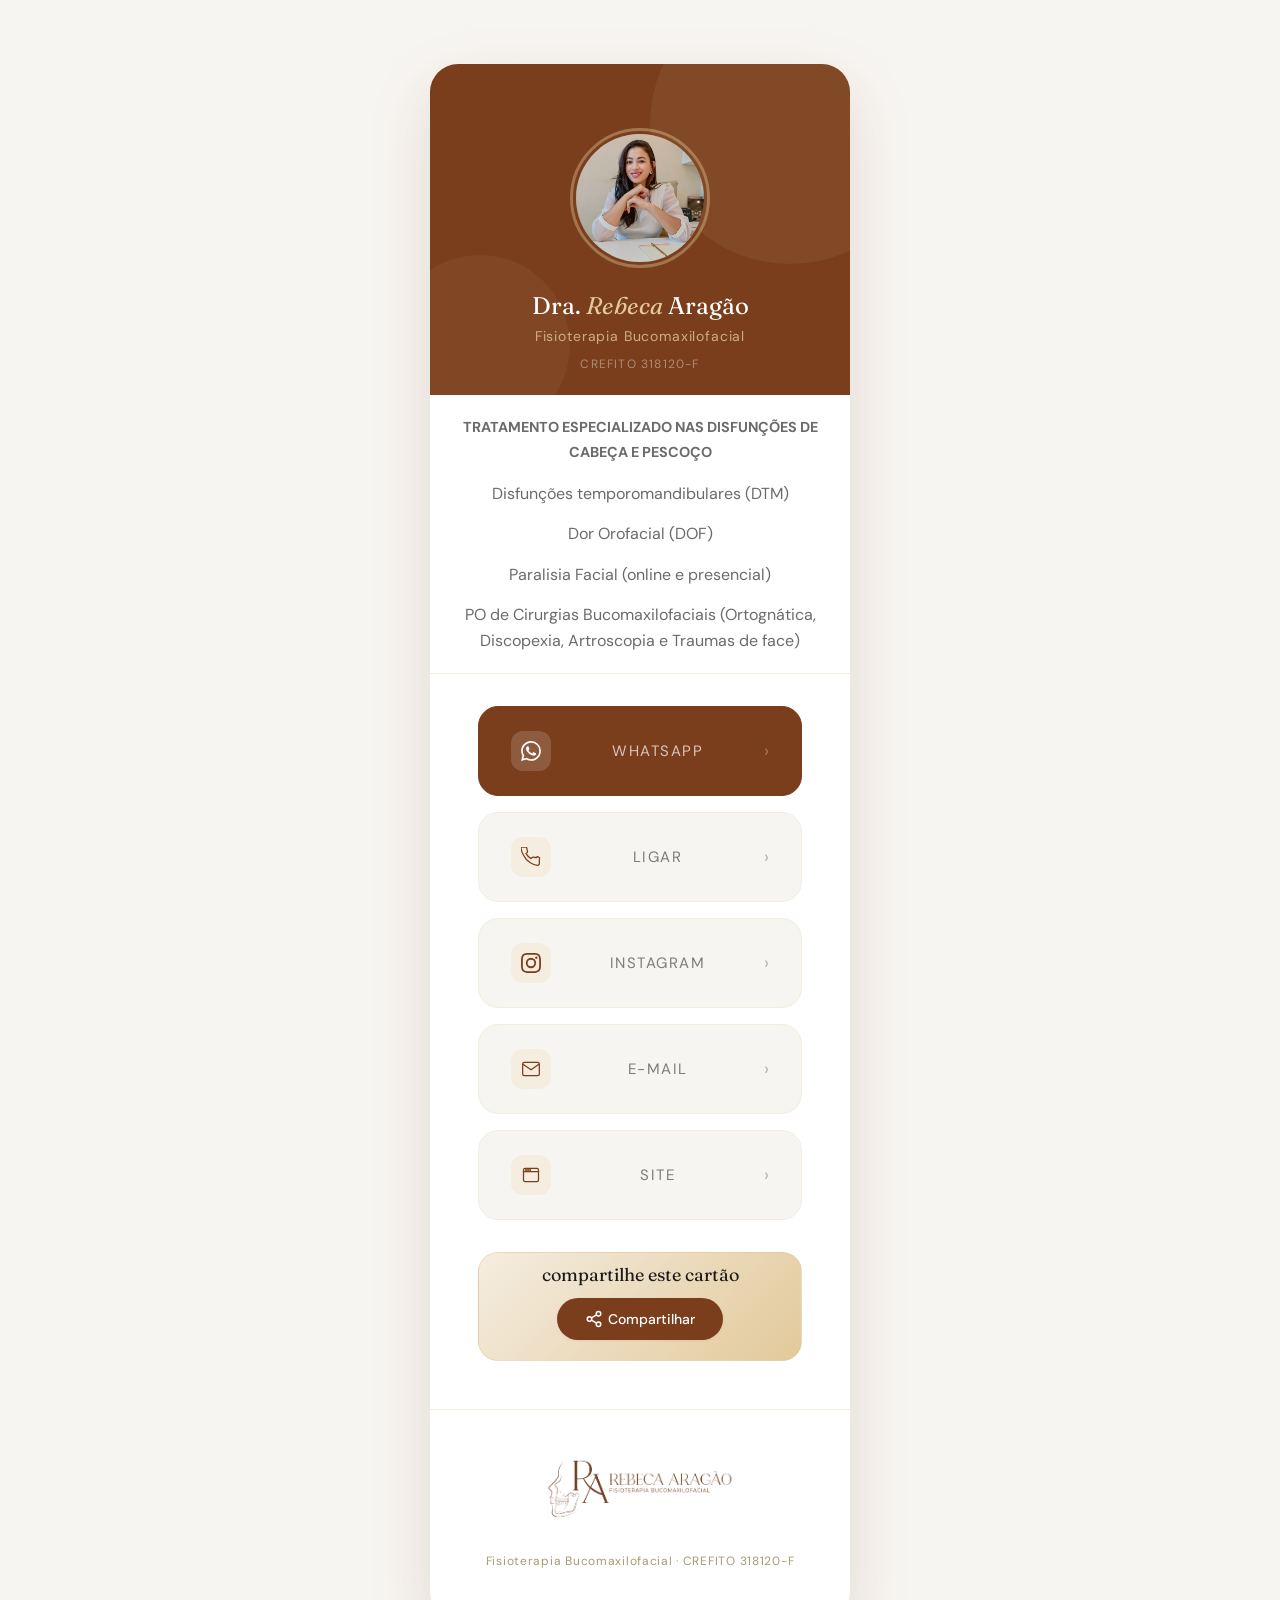
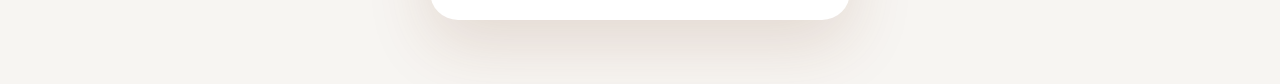
==== card/index.html @ 650ece23 "atualização do link do button share" ====
<!DOCTYPE html>
<html lang="pt-BR">

<head>
  <meta charset="UTF-8" />
  <meta name="viewport" content="width=device-width, initial-scale=1.0" />
  <title>Cartão de Visita — Dra. Rebeca Aragão</title>
  <meta name="description"
    content="Cartão de visita virtual da Dra. Rebeca Aragão, fisioterapeuta especialista em Fisioterapia Bucomaxilofacial." />
  <link rel="icon" type="image/png" href="/assets/images/logobrancoespesso.png" />
  <meta property="og:image" content="assets/images/logo.png" />
  <meta property="og:image" content="https://rebecaaragao.vercel.app/assets/images/logo.png" />
  <link rel="preconnect" href="https://fonts.googleapis.com" />
  <link rel="preconnect" href="https://fonts.gstatic.com" crossorigin />
  <link rel="stylesheet" href="/card/style.css" />
  <link rel="stylesheet" href="/css/style.css" />
</head>

<body>

  <div class="card-page">
    <!-- Card -->
    <div class="vcard">

      <!-- Cabeçalho -->
      <div class="vcard__header">
        <div class="vcard__photo-ring">
          <div class="vcard__photo">

            <img src="/assets/images/01.jpeg" alt="Dra. Rebeca Aragão" class="vcard__photo" />

            <div class="vcard__photo-placeholder">
              <circle cx="12" cy="8" r="4" />
              <path d="M4 20c0-4 3.6-7 8-7s8 3 8 7" />
              </svg>
            </div>
          </div>
        </div>
        <h1 class="vcard__name">Dra. <em>Rebeca</em> Aragão</h1>
        <p class="vcard__spec">Fisioterapia Bucomaxilofacial</p>
        <p class="vcard__crefito">CREFITO 318120-F</p>
      </div>

      <!-- Bio -->
      <div class="vcard__bio">
        <p>Tratamento especializado nas disfunções de cabeça e pescoço</p>
        <div id="itens">Disfunções temporomandibulares (DTM)</div>
        <div id="itens">⁠Dor Orofacial (DOF)</div>
        <div id="itens">Paralisia Facial (online e presencial)</div>
        <div id="itens">PO de Cirurgias Bucomaxilofaciais (Ortognática, Discopexia, Artroscopia e Traumas de face)</div>
      </div>

      <!-- Ações -->
      <div class="vcard__actions">

        <a href="http://wa.me/5577988199001" target="_blank" rel="noopener noreferrer"
          class="vcard__btn vcard__btn--primary">
          <div class="vcard__btn-icon">
            <svg viewBox="0 0 24 24" fill="white">
              <path
                d="M17.472 14.382c-.297-.149-1.758-.867-2.03-.967-.273-.099-.471-.148-.67.15-.197.297-.767.966-.94 1.164-.173.199-.347.223-.644.075-.297-.15-1.255-.463-2.39-1.475-.883-.788-1.48-1.761-1.653-2.059-.173-.297-.018-.458.13-.606.134-.133.298-.347.446-.52.149-.174.198-.298.298-.497.099-.198.05-.371-.025-.52-.075-.149-.669-1.612-.916-2.207-.242-.579-.487-.5-.669-.51-.173-.008-.371-.01-.57-.01-.198 0-.52.074-.792.372-.272.297-1.04 1.016-1.04 2.479 0 1.462 1.065 2.875 1.213 3.074.149.198 2.096 3.2 5.077 4.487.709.306 1.262.489 1.694.625.712.227 1.36.195 1.871.118.571-.085 1.758-.719 2.006-1.413.248-.694.248-1.289.173-1.413-.074-.124-.272-.198-.57-.347m-5.421 7.403h-.004a9.87 9.87 0 01-5.031-1.378l-.361-.214-3.741.982.998-3.648-.235-.374a9.86 9.86 0 01-1.51-5.26c.001-5.45 4.436-9.884 9.888-9.884 2.64 0 5.122 1.03 6.988 2.898a9.825 9.825 0 012.893 6.994c-.003 5.45-4.437 9.884-9.885 9.884m8.413-18.297A11.815 11.815 0 0012.05 0C5.495 0 .16 5.335.157 11.892c0 2.096.547 4.142 1.588 5.945L.057 24l6.305-1.654a11.882 11.882 0 005.683 1.448h.005c6.554 0 11.89-5.335 11.893-11.893a11.821 11.821 0 00-3.48-8.413z" />
            </svg>
          </div>
          <div class="vcard__btn-text">
            <span class="vcard__btn-label">WhatsApp</span>
          </div>
          <span class="vcard__btn-arrow">›</span>
        </a>

        <a href="tel:77988199001" class="vcard__btn">
          <div class="vcard__btn-icon">
            <svg viewBox="0 0 24 24" fill="none" stroke="currentColor" stroke-width="1.5">
              <path
                d="M22 16.92v3a2 2 0 01-2.18 2 19.79 19.79 0 01-8.63-3.07A19.5 19.5 0 013.07 9.81 19.79 19.79 0 01.01 1.18 2 2 0 012 0h3a2 2 0 012 1.72c.127.96.361 1.903.7 2.81a2 2 0 01-.45 2.11L6.09 7.91a16 16 0 006 6l1.27-1.27a2 2 0 012.11-.45c.907.339 1.85.573 2.81.7A2 2 0 0122 14.92v2z" />
            </svg>
          </div>
          <div class="vcard__btn-text">
            <span class="vcard__btn-label">Ligar</span>
          </div>
          <span class="vcard__btn-arrow">›</span>
        </a>

        <a href="https://instagram.com/fisio_rebecaaragao" target="_blank" rel="noopener noreferrer" class="vcard__btn">
          <div class="vcard__btn-icon">
            <svg viewBox="0 0 24 24" fill="currentColor">
              <path
                d="M12 2.163c3.204 0 3.584.012 4.85.07 3.252.148 4.771 1.691 4.919 4.919.058 1.265.069 1.645.069 4.849 0 3.205-.012 3.584-.069 4.849-.149 3.225-1.664 4.771-4.919 4.919-1.266.058-1.644.07-4.85.07-3.204 0-3.584-.012-4.849-.07-3.26-.149-4.771-1.699-4.919-4.92-.058-1.265-.07-1.644-.07-4.849 0-3.204.013-3.583.07-4.849.149-3.227 1.664-4.771 4.919-4.919 1.266-.057 1.645-.069 4.849-.069zM12 0C8.741 0 8.333.014 7.053.072 2.695.272.273 2.69.073 7.052.014 8.333 0 8.741 0 12c0 3.259.014 3.668.072 4.948.2 4.358 2.618 6.78 6.98 6.98C8.333 23.986 8.741 24 12 24c3.259 0 3.668-.014 4.948-.072 4.354-.2 6.782-2.618 6.979-6.98.059-1.28.073-1.689.073-4.948 0-3.259-.014-3.667-.072-4.947-.196-4.354-2.617-6.78-6.979-6.98C15.668.014 15.259 0 12 0zm0 5.838a6.162 6.162 0 100 12.324 6.162 6.162 0 000-12.324zM12 16a4 4 0 110-8 4 4 0 010 8zm6.406-11.845a1.44 1.44 0 100 2.881 1.44 1.44 0 000-2.881z" />
            </svg>
          </div>
          <div class="vcard__btn-text">
            <span class="vcard__btn-label">Instagram</span>
          </div>
          <span class="vcard__btn-arrow">›</span>
        </a>

        <a href="mailto:rebecaaragao.fisio@gmail.com?subject=Gostaria%20de%20saber%20mais%20sobre%20a%20fisioterapia%20bucomaxilofacial&body=Olá,%20Rebeca!%0A%0ATenho%20interesse%20em%20conhecer%20mais%20sobre%20o%20tratamento%20de%20fisioterapia%20bucomaxilofacial.%20Gostaria%20de%20entender%20como%20funciona%20o%20tratamento,%20quais%20são%20as%20indicações%20e%20como%20posso%20agendar%20uma%20avaliação.%0A%0AFico%20no%20aguardo!"
          class="vcard__btn">
          <div class="vcard__btn-icon">
            <svg viewBox="0 0 24 24" fill="none" stroke="currentColor" stroke-width="1.5">
              <path d="M4 4h16c1.1 0 2 .9 2 2v12c0 1.1-.9 2-2 2H4c-1.1 0-2-.9-2-2V6c0-1.1.9-2 2-2z" />
              <polyline points="22,6 12,13 2,6" />
            </svg>
          </div>
          <div class="vcard__btn-text">
            <span class="vcard__btn-label">E-mail</span>
          </div>
          <span class="vcard__btn-arrow">›</span>
        </a>


        <a href="/" class="vcard__btn">
          <div class="vcard__btn-icon">
            <svg viewBox="0 0 24 24" fill="none" stroke="currentColor" stroke-width="1.5" stroke-linecap="round"
              stroke-linejoin="round">
              <rect x="3" y="4" width="18" height="16" rx="2" />
              <path d="M3 8h18" />
              <circle cx="6" cy="6" r="0.5" fill="currentColor" />
              <circle cx="8.5" cy="6" r="0.5" fill="currentColor" />
              <circle cx="11" cy="6" r="0.5" fill="currentColor" />
            </svg>
          </div>
          <div class="vcard__btn-text">
            <span class="vcard__btn-label">Site</span>
          </div>
          <span class="vcard__btn-arrow">›</span>
        </a>

      </div><!-- /vcard__actions -->

      <!-- Compartilhar -->
      <div class="vcard__share">
        <h2 class="vcard__share-title">compartilhe este cartão</h2>
        <button class="vcard__share-btn" id="share-btn" aria-label="Compartilhar cartão">
          <svg viewBox="0 0 24 24" fill="none" stroke="currentColor" stroke-width="2">
            <circle cx="18" cy="5" r="3" />
            <circle cx="6" cy="12" r="3" />
            <circle cx="18" cy="19" r="3" />
            <line x1="8.59" y1="13.51" x2="15.42" y2="17.49" />
            <line x1="15.41" y1="6.51" x2="8.59" y2="10.49" />
          </svg>
          Compartilhar
        </button>
      </div>

      <!-- Rodapé do card -->
      <div class="vcard__footer">
        <img src="/assets/images/logocomnome.png" alt="Logo Dra. Rebeca Aragão" class="vcard__logo">
        <p>Fisioterapia Bucomaxilofacial · CREFITO 318120-F</p>
      </div>

    </div><!-- /vcard -->

  </div>

  <script>
    const shareBtn = document.getElementById('share-btn');
    const feedback = document.getElementById('copy-feedback');
    // URL deste cartão — substitua pela URL real
    const cardUrl = 'https://rebecaaragao.vercel.app/card/';

    shareBtn.addEventListener('click', async () => {
      // Web Share API (nativa do celular)
      if (navigator.share) {
        try {
          await navigator.share({
            title: 'Dra. Rebeca Aragão — Fisioterapia Bucomaxilofacial',
            text: 'Conheça o cartão de visita virtual da Dra. Rebeca Aragão, especialista em Fisioterapia Bucomaxilofacial.',
            url: cardUrl,
          });
        } catch (e) {
          // Usuário cancelou — silencioso
        }
        return;
      }

      // Fallback: copiar link
      try {
        await navigator.clipboard.writeText(cardUrl);
        feedback.textContent = '✓ Link copiado! Agora é só colar e compartilhar.';
      } catch {
        // Fallback para browsers sem clipboard API
        const ta = document.createElement('textarea');
        ta.value = cardUrl;
        ta.style.position = 'fixed';
        ta.style.opacity = '0';
        document.body.appendChild(ta);
        ta.select();
        document.execCommand('copy');
        ta.remove();
        feedback.textContent = '✓ Link copiado!';
      }
      setTimeout(() => { feedback.textContent = ''; }, 3500);
    });
  </script>

</body>

</html>
---- card/style.css ----
/* ---- Layout da página ---- */
    .card-page {
      min-height: 100svh;
      background: var(--cinza-claro);
      display: flex;
      flex-direction: column;
      align-items: center;
      justify-content: flex-start;
      padding: var(--space-2xl) var(--space-md);
    }

    .card-back {
      display: inline-flex;
      align-items: center;
      gap: 6px;
      font-size: var(--text-sm);
      color: var(--marrom-medio);
      margin-bottom: var(--space-xl);
      transition: color var(--transition-fast);
      align-self: flex-start;
    }

    .card-back:hover {
      color: var(--marrom);
    }

    .card-back svg {
      width: 16px;
      height: 16px;
    }

    /* ---- Card principal ---- */
    .vcard {
      width: 100%;
      max-width: 420px;
      background: var(--branco);
      border-radius: 28px;
      overflow: hidden;
      box-shadow: var(--shadow-xl);
    }

    /* Cabeçalho com foto */
    .vcard__header {
      background: var(--marrom);
      position: relative;
      padding: var(--space-2xl) var(--space-xl) 20px;
      text-align: center;
      overflow: hidden;
    }

    .vcard__header::before {
      content: '';
      position: absolute;
      top: -80px;
      right: -80px;
      width: 280px;
      height: 280px;
      border-radius: 50%;
      background: rgba(226, 201, 154, .08);
    }

    .vcard__header::after {
      content: '';
      position: absolute;
      bottom: -40px;
      left: -40px;
      width: 180px;
      height: 180px;
      border-radius: 50%;
      background: rgba(226, 201, 154, .06);
    }

    .vcard__photo-ring {
      width: 140px;
      height: 140px;
      border-radius: 50%;
      border: 3px solid rgba(226, 201, 154, .4);
      padding: 3px;
      margin: 0 auto var(--space-md);
      position: relative;
      z-index: 1;
    }

    .vcard__photo {
      width: 100%;
      height: 100%;
      border-radius: 50%;
      background: var(--marrom-medio);
      object-fit: cover;
      object-position: 20% 40%;
    }

    .vcard__photo-placeholder {
      width: 100%;
      height: 100%;
      display: flex;
      align-items: center;
      justify-content: center;
      color: rgba(255, 255, 255, .3);
    }

    .vcard__photo-placeholder svg {
      width: 48px;
      height: 48px;
    }

    .vcard__name {
      font-family: var(--font-titulo);
      font-size: var(--text-2xl);
      font-weight: 400;
      color: var(--branco);
      margin-bottom: 4px;
      position: relative;
      z-index: 1;
    }

    .vcard__name em {
      font-style: italic;
      color: var(--bege);
    }

    .vcard__spec {
      font-size: var(--text-sm);
      color: rgba(226, 201, 154, .8);
      letter-spacing: .06em;
      position: relative;
      z-index: 1;
      margin-bottom: 6px;
    }

    .vcard__crefito {
      font-size: var(--text-xs);
      color: rgba(255, 255, 255, .4);
      letter-spacing: .1em;
      position: relative;
      z-index: 1;
    }

    /* Bio */
    .vcard__bio {
      display: flex;
      flex-direction: column;
      gap: 15px;
      align-items: center;
      justify-content: center;
      padding: 20px;
      border-bottom: 1px solid var(--bege-claro);
    }

    .vcard__bio p {
      text-align: center;
      font-weight: bold;
      text-transform: uppercase;
      font-size: 0.9rem;
    }

    #itens {
      font-size: 1rem;
      color: var(--cinza-texto);
      text-align: center;
    }

    /* Ações de contato */
    .vcard__actions {
      padding: var(--space-lg) var(--space-xl);
      display: flex;
      flex-direction: column;
      gap: var(--space-sm);
    }

    .vcard__btn {
      display: flex;
      align-items: center;
      gap: var(--space-md);
      padding: var(--space-md) var(--space-lg);
      border-radius: var(--radius-lg);
      border: 1px solid var(--bege-claro);
      background: var(--cinza-claro);
      transition: all var(--transition-normal);
      cursor: pointer;
      text-decoration: none;
      color: var(--preto-suave);
      width: 100%;
    }

    .vcard__btn:hover {
      background: var(--bege-claro);
      border-color: var(--bege);
      transform: translateY(-1px);
      box-shadow: var(--shadow-sm);
    }

    .vcard__btn--primary {
      background: var(--marrom);
      border-color: var(--marrom);
      color: var(--branco);
    }

    .vcard__btn--primary:hover {
      background: var(--marrom-medio);
      border-color: var(--marrom-medio);
    }

    .vcard__btn-icon {
      width: 40px;
      height: 40px;
      border-radius: var(--radius-md);
      display: flex;
      align-items: center;
      justify-content: center;
      flex-shrink: 0;
      background: rgba(255, 255, 255, .15);
    }

    .vcard__btn--primary .vcard__btn-icon {
      background: rgba(255, 255, 255, .15);
    }

    .vcard__btn:not(.vcard__btn--primary) .vcard__btn-icon {
      background: var(--bege-claro);
      color: var(--marrom);
    }

    .vcard__btn-icon svg {
      width: 20px;
      height: 20px;
    }

    .vcard__btn-text {
      flex: 1;
      text-align: left;
    }

    .vcard__btn-label {
      font-size: 15px;
      text-align: center;
      text-transform: uppercase;
      letter-spacing: .1em;
      opacity: .55;
      display: block;
      margin-bottom: 1px;
    }

    .vcard__btn--primary .vcard__btn-label {
      opacity: .7;
    }

    .vcard__btn-value {
      font-size: var(--text-sm);
      font-weight: 500;
    }

    .vcard__btn-arrow {
      opacity: .3;
      font-size: var(--text-lg);
      line-height: 1;
    }

    /* Seção compartilhar */
    .vcard__share {
      margin: 0 var(--space-xl) var(--space-xl);
      background: linear-gradient(135deg, var(--bege-claro), var(--bege));
      border-radius: var(--radius-lg);
      padding: none;
      text-align: center;
      border: 1px solid rgba(226, 201, 154, .4);
    }

    .vcard__share-title {
      font-family: var(--font-titulo);
      font-size: var(--text-lg);
      font-weight: 400;
      color: var(--preto-suave);
      margin: 12px;
    }

    .vcard__share-btn {
      background: var(--marrom);
      color: var(--branco);
      border: none;
      border-radius: var(--radius-full);
      padding: .75rem 1.75rem;
      font-family: var(--font-texto);
      font-size: var(--text-sm);
      font-weight: 500;
      cursor: pointer;
      display: inline-flex;
      align-items: center;
      transition: all var(--transition-normal);
      box-shadow: var(--shadow-sm);
      margin-bottom: 20px;
      gap: 5px;
    }

    .vcard__share-btn:hover {
      background: var(--marrom-medio);
      transform: translateY(-1px);
    }

    .vcard__share-btn svg {
      width: 18px;
      height: 18px;
    }


    /* Rodapé do card */
    .vcard__footer {
      text-align: center;
      padding: var(--space-md) var(--space-xl) var(--space-xl);
      border-top: 1px solid var(--bege-claro);
    }

    .vcard__footer p {
      font-size: var(--text-xs);
      color: var(--oliva);
      letter-spacing: .06em;
    }

    .vcard__logo {
      width: 200px; /* Tamanho delicado para o cartão */
      height: auto;
      margin: 0 auto 12px auto;
      display: block;
    }
---- css/style.css ----
/* ============================================================
   VARIÁVEIS GLOBAIS & RESET
   ============================================================ */
@import url('https://fonts.googleapis.com/css2?family=Fraunces:ital,opsz,wght@0,9..144,300;0,9..144,400;0,9..144,500;1,9..144,300;1,9..144,400&family=DM+Sans:ital,wght@0,300;0,400;0,500;1,300&display=swap');

:root {
  --marrom: #7A3E1D;
  --marrom-medio: #8B5E34;
  --terracota: #955A3C;
  --oliva: #A69B72;
  --bege: #E2C99A;
  --bege-claro: #F5EDE0;
  --branco: #FFFFFF;
  --cinza-claro: #F7F5F2;
  --cinza-texto: #6B6B6B;
  --preto-suave: #1A1A1A;

  --font-titulo: 'Fraunces', Georgia, serif;
  --font-texto: 'DM Sans', system-ui, sans-serif;

  --text-xs: 0.75rem;
  --text-sm: 0.875rem;
  --text-base: 1rem;
  --text-lg: 1.125rem;
  --text-xl: 1.25rem;
  --text-2xl: 1.5rem;
  --text-3xl: 1.875rem;
  --text-4xl: 2.25rem;
  --text-5xl: 3rem;

  --space-xs: 0.5rem;
  --space-sm: 1rem;
  --space-md: 1.5rem;
  --space-lg: 2rem;
  --space-xl: 3rem;
  --space-2xl: 4rem;
  --space-3xl: 6rem;
  --space-4xl: 8rem;

  --radius-sm: 6px;
  --radius-md: 12px;
  --radius-lg: 20px;
  --radius-xl: 32px;
  --radius-full: 9999px;

  --shadow-sm: 0 1px 3px rgba(122, 62, 29, .08);
  --shadow-md: 0 4px 16px rgba(122, 62, 29, .10), 0 2px 6px rgba(0, 0, 0, .06);
  --shadow-lg: 0 12px 40px rgba(122, 62, 29, .13), 0 4px 12px rgba(0, 0, 0, .08);
  --shadow-xl: 0 24px 64px rgba(122, 62, 29, .15);

  --transition-fast: 150ms ease;
  --transition-normal: 300ms ease;
  --transition-slow: 500ms ease;

  --max-width: 1200px;
  --nav-height: 70px;
}

*,
*::before,
*::after {
  box-sizing: border-box;
  margin: 0;
  padding: 0;
}

html {
  scroll-behavior: smooth;
  font-size: 16px;
  -webkit-text-size-adjust: 100%;
}

body {
  font-family: var(--font-texto);
  color: var(--preto-suave);
  background: var(--branco);
  line-height: 1.6;
  overflow-x: hidden;
}

img {
  max-width: 100%;
  height: auto;
  display: block;
}

a {
  color: inherit;
  text-decoration: none;
}

ul,
ol {
  list-style: none;
}

button {
  cursor: pointer;
  border: none;
  background: none;
  font-family: inherit;
}

h1,
h2,
h3,
h4 {
  font-family: var(--font-titulo);
  line-height: 1.15;
  color: var(--preto-suave);
}

p {
  color: var(--cinza-texto);
  line-height: 1.75;
}

.container {
  width: 100%;
  max-width: var(--max-width);
  margin: 0 auto;
  padding: 0 var(--space-lg);
}

.section {
  padding: var(--space-4xl) 0;
}

.section-eyebrow {
  font-size: var(--text-xs);
  font-weight: 500;
  letter-spacing: 0.18em;
  text-transform: uppercase;
  color: var(--oliva);
  display: block;
  margin-bottom: var(--space-sm);
}

.section-title {
  font-family: var(--font-titulo);
  font-size: clamp(var(--text-3xl), 4vw, var(--text-5xl));
  font-weight: 400;
  margin-bottom: var(--space-md);
}

.section-subtitle {
  font-size: var(--text-lg);
  color: var(--cinza-texto);
  line-height: 1.7;
}

/* Botões */
.btn {
  display: inline-flex;
  align-items: center;
  gap: var(--space-xs);
  font-family: var(--font-texto);
  font-size: var(--text-sm);
  font-weight: 500;
  letter-spacing: 0.02em;
  padding: 0.875rem 1.75rem;
  border-radius: var(--radius-full);
  transition: all var(--transition-normal);
  position: relative;
  overflow: hidden;
  white-space: nowrap;
  cursor: pointer;
}

.btn-primary {
  background: var(--marrom);
  color: var(--branco);
  box-shadow: var(--shadow-md);
}

.btn-primary:hover {
  background: var(--marrom-medio);
  box-shadow: var(--shadow-lg);
  transform: translateY(-2px);
}

.btn-outline {
  background: transparent;
  color: var(--marrom);
  border: 1.5px solid var(--marrom);
}

.btn-outline:hover {
  background: var(--marrom);
  color: var(--branco);
  transform: translateY(-2px);
}

.btn-ghost {
  background: rgba(255, 255, 255, .12);
  color: var(--branco);
  border: 1.5px solid rgba(255, 255, 255, .35);
}

.btn-ghost:hover {
  background: rgba(255, 255, 255, .22);
  transform: translateY(-2px);
}

/* Ripple */
.btn .ripple {
  position: absolute;
  border-radius: 50%;
  background: rgba(255, 255, 255, .3);
  transform: scale(0);
  animation: ripple-anim .55s linear;
  pointer-events: none;
}

@keyframes ripple-anim {
  to {
    transform: scale(4);
    opacity: 0;
  }
}

.divider-line {
  width: 40px;
  height: 2px;
  background: var(--bege);
  border-radius: 2px;
  margin: var(--space-md) 0;
}

/* Scroll reveal */
.reveal {
  opacity: 0;
  transform: translateY(24px);
  transition: opacity .65s ease, transform .65s ease;
}

.reveal.visible {
  opacity: 1;
  transform: none;
}

.reveal-delay-1 {
  transition-delay: .1s;
}

.reveal-delay-2 {
  transition-delay: .2s;
}

.reveal-delay-3 {
  transition-delay: .3s;
}

.reveal-delay-4 {
  transition-delay: .4s;
}

.reveal-delay-5 {
  transition-delay: .5s;
}

/* WhatsApp flutuante */
.whatsapp-fab {
  position: fixed;
  bottom: 28px;
  right: 24px;
  z-index: 900;
  width: 56px;
  height: 56px;
  background: #25D366;
  border-radius: 50%;
  display: flex;
  align-items: center;
  justify-content: center;
  box-shadow: 0 4px 20px rgba(37, 211, 102, .4), 0 2px 8px rgba(0, 0, 0, .15);
  transition: transform var(--transition-normal), box-shadow var(--transition-normal);
  animation: fab-in .6s cubic-bezier(0.34, 1.56, 0.64, 1) both;
}

.whatsapp-fab:hover {
  transform: scale(1.1);
  box-shadow: 0 8px 28px rgba(37, 211, 102, .5), 0 4px 12px rgba(0, 0, 0, .18);
}

.whatsapp-fab svg {
  width: 28px;
  height: 28px;
}

.whatsapp-fab::before {
  content: '';
  position: absolute;
  inset: 0;
  border-radius: 50%;
  background: #25D366;
  animation: fab-pulse 2.5s ease-out infinite;
}

/* =========================================
   ESTILOS DA LOGO (HERO E FOOTER)
   ========================================= */

.footer__logo-img {
  width: 200px;
  height: 70px;
  margin-bottom: 1rem;
  display: block;
}

/* Centraliza a logo do hero no mobile */
@media (max-width: 768px) {
  .hero__logo-img {
    margin: 0 auto 1.5rem auto;
  }
}

@keyframes fab-pulse {
  0% {
    transform: scale(1);
    opacity: .6;
  }

  70% {
    transform: scale(1.5);
    opacity: 0;
  }

  100% {
    opacity: 0;
  }
}

@keyframes fab-in {
  from {
    transform: scale(0) translateY(20px);
    opacity: 0;
  }

  to {
    transform: scale(1) translateY(0);
    opacity: 1;
  }
}

/* Reduced motion */
@media (prefers-reduced-motion: reduce) {

  *,
  *::before,
  *::after {
    animation-duration: .01ms !important;
    transition-duration: .01ms !important;
  }

  html {
    scroll-behavior: auto;
  }
}

@media (max-width: 768px) {
  .container {
    padding: 0 var(--space-md);
  }

  .section {
    padding: var(--space-3xl) 0;
  }

  :root {
    --nav-height: 64px;
  }
}

@media (max-width: 480px) {
  .container {
    padding: 0 1.25rem;
  }
}
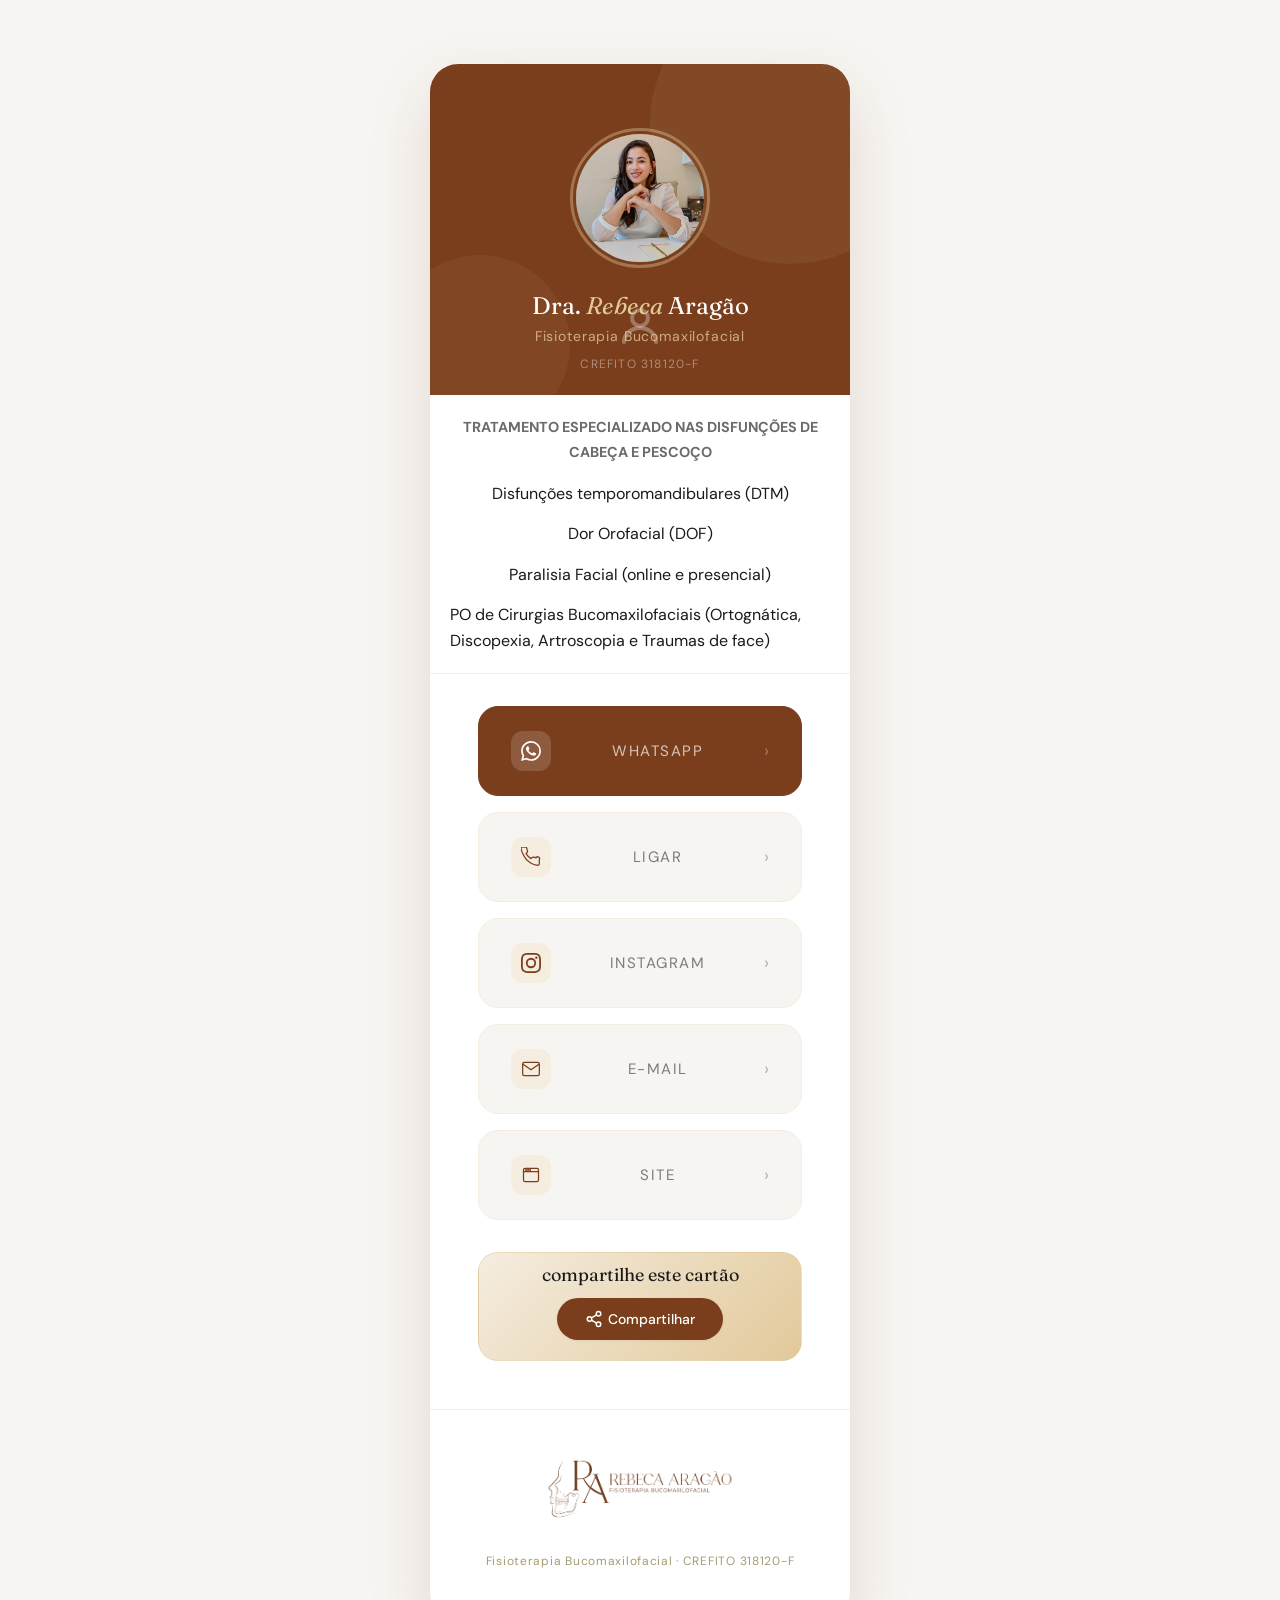
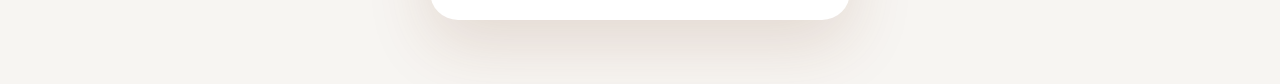
==== commit 052ebb4c: "atualização do link do button share 2" ====
--- a/card/index.html
+++ b/card/index.html
@@ -5,11 +5,24 @@
   <meta charset="UTF-8" />
   <meta name="viewport" content="width=device-width, initial-scale=1.0" />
   <title>Cartão de Visita — Dra. Rebeca Aragão</title>
-  <meta name="description"
-    content="Cartão de visita virtual da Dra. Rebeca Aragão, fisioterapeuta especialista em Fisioterapia Bucomaxilofacial." />
+  
+  <meta name="description" content="Cartão de visita virtual da Dra. Rebeca Aragão, fisioterapeuta especialista em Fisioterapia Bucomaxilofacial." />
   <link rel="icon" type="image/png" href="/assets/images/logobrancoespesso.png" />
-  <meta property="og:image" content="assets/images/logo.png" />
-  <meta property="og:image" content="https://rebecaaragao.vercel.app/assets/images/logo.png" />
+
+  <!-- ==========================================
+       TAGS PARA REDES SOCIAIS (WHATSAPP/INSTAGRAM)
+       ========================================== -->
+  <meta property="og:type" content="website" />
+  <meta property="og:title" content="Cartão de Visita — Dra. Rebeca Aragão" />
+  <meta property="og:description" content="Fisioterapeuta especialista em Fisioterapia Bucomaxilofacial." />
+  <meta property="og:url" content="https://rebecaaragao.vercel.app/card" />
+  
+  <!-- IMAGEM DO WHATSAPP: Link absoluto (com https). Substitua pelo nome do arquivo com fundo -->
+  <meta property="og:image" content="https://rebecaaragao.vercel.app/assets/images/logocomfundo.png" />
+  <meta property="og:image:width" content="1200" />
+  <meta property="og:image:height" content="630" />
+  <meta name="twitter:card" content="summary_large_image" />
+
   <link rel="preconnect" href="https://fonts.googleapis.com" />
   <link rel="preconnect" href="https://fonts.gstatic.com" crossorigin />
   <link rel="stylesheet" href="/card/style.css" />
@@ -30,8 +43,10 @@
             <img src="/assets/images/01.jpeg" alt="Dra. Rebeca Aragão" class="vcard__photo" />
 
             <div class="vcard__photo-placeholder">
-              <circle cx="12" cy="8" r="4" />
-              <path d="M4 20c0-4 3.6-7 8-7s8 3 8 7" />
+              <!-- A tag de abertura do SVG estava faltando, adicionei aqui -->
+              <svg viewBox="0 0 24 24" fill="none" stroke="currentColor" stroke-width="2" stroke-linecap="round" stroke-linejoin="round">
+                <circle cx="12" cy="8" r="4" />
+                <path d="M4 20c0-4 3.6-7 8-7s8 3 8 7" />
               </svg>
             </div>
           </div>
@@ -44,21 +59,20 @@
       <!-- Bio -->
       <div class="vcard__bio">
         <p>Tratamento especializado nas disfunções de cabeça e pescoço</p>
-        <div id="itens">Disfunções temporomandibulares (DTM)</div>
-        <div id="itens">⁠Dor Orofacial (DOF)</div>
-        <div id="itens">Paralisia Facial (online e presencial)</div>
-        <div id="itens">PO de Cirurgias Bucomaxilofaciais (Ortognática, Discopexia, Artroscopia e Traumas de face)</div>
+        <!-- Trocado id="itens" por class="itens" pois IDs não podem se repetir no HTML -->
+        <div class="itens">Disfunções temporomandibulares (DTM)</div>
+        <div class="itens">⁠Dor Orofacial (DOF)</div>
+        <div class="itens">Paralisia Facial (online e presencial)</div>
+        <div class="itens">PO de Cirurgias Bucomaxilofaciais (Ortognática, Discopexia, Artroscopia e Traumas de face)</div>
       </div>
 
       <!-- Ações -->
       <div class="vcard__actions">
 
-        <a href="http://wa.me/5577988199001" target="_blank" rel="noopener noreferrer"
-          class="vcard__btn vcard__btn--primary">
+        <a href="http://wa.me/5577988199001" target="_blank" rel="noopener noreferrer" class="vcard__btn vcard__btn--primary">
           <div class="vcard__btn-icon">
             <svg viewBox="0 0 24 24" fill="white">
-              <path
-                d="M17.472 14.382c-.297-.149-1.758-.867-2.03-.967-.273-.099-.471-.148-.67.15-.197.297-.767.966-.94 1.164-.173.199-.347.223-.644.075-.297-.15-1.255-.463-2.39-1.475-.883-.788-1.48-1.761-1.653-2.059-.173-.297-.018-.458.13-.606.134-.133.298-.347.446-.52.149-.174.198-.298.298-.497.099-.198.05-.371-.025-.52-.075-.149-.669-1.612-.916-2.207-.242-.579-.487-.5-.669-.51-.173-.008-.371-.01-.57-.01-.198 0-.52.074-.792.372-.272.297-1.04 1.016-1.04 2.479 0 1.462 1.065 2.875 1.213 3.074.149.198 2.096 3.2 5.077 4.487.709.306 1.262.489 1.694.625.712.227 1.36.195 1.871.118.571-.085 1.758-.719 2.006-1.413.248-.694.248-1.289.173-1.413-.074-.124-.272-.198-.57-.347m-5.421 7.403h-.004a9.87 9.87 0 01-5.031-1.378l-.361-.214-3.741.982.998-3.648-.235-.374a9.86 9.86 0 01-1.51-5.26c.001-5.45 4.436-9.884 9.888-9.884 2.64 0 5.122 1.03 6.988 2.898a9.825 9.825 0 012.893 6.994c-.003 5.45-4.437 9.884-9.885 9.884m8.413-18.297A11.815 11.815 0 0012.05 0C5.495 0 .16 5.335.157 11.892c0 2.096.547 4.142 1.588 5.945L.057 24l6.305-1.654a11.882 11.882 0 005.683 1.448h.005c6.554 0 11.89-5.335 11.893-11.893a11.821 11.821 0 00-3.48-8.413z" />
+              <path d="M17.472 14.382c-.297-.149-1.758-.867-2.03-.967-.273-.099-.471-.148-.67.15-.197.297-.767.966-.94 1.164-.173.199-.347.223-.644.075-.297-.15-1.255-.463-2.39-1.475-.883-.788-1.48-1.761-1.653-2.059-.173-.297-.018-.458.13-.606.134-.133.298-.347.446-.52.149-.174.198-.298.298-.497.099-.198.05-.371-.025-.52-.075-.149-.669-1.612-.916-2.207-.242-.579-.487-.5-.669-.51-.173-.008-.371-.01-.57-.01-.198 0-.52.074-.792.372-.272.297-1.04 1.016-1.04 2.479 0 1.462 1.065 2.875 1.213 3.074.149.198 2.096 3.2 5.077 4.487.709.306 1.262.489 1.694.625.712.227 1.36.195 1.871.118.571-.085 1.758-.719 2.006-1.413.248-.694.248-1.289.173-1.413-.074-.124-.272-.198-.57-.347m-5.421 7.403h-.004a9.87 9.87 0 01-5.031-1.378l-.361-.214-3.741.982.998-3.648-.235-.374a9.86 9.86 0 01-1.51-5.26c.001-5.45 4.436-9.884 9.888-9.884 2.64 0 5.122 1.03 6.988 2.898a9.825 9.825 0 012.893 6.994c-.003 5.45-4.437 9.884-9.885 9.884m8.413-18.297A11.815 11.815 0 0012.05 0C5.495 0 .16 5.335.157 11.892c0 2.096.547 4.142 1.588 5.945L.057 24l6.305-1.654a11.882 11.882 0 005.683 1.448h.005c6.554 0 11.89-5.335 11.893-11.893a11.821 11.821 0 00-3.48-8.413z" />
             </svg>
           </div>
           <div class="vcard__btn-text">
@@ -70,8 +84,7 @@
         <a href="tel:77988199001" class="vcard__btn">
           <div class="vcard__btn-icon">
             <svg viewBox="0 0 24 24" fill="none" stroke="currentColor" stroke-width="1.5">
-              <path
-                d="M22 16.92v3a2 2 0 01-2.18 2 19.79 19.79 0 01-8.63-3.07A19.5 19.5 0 013.07 9.81 19.79 19.79 0 01.01 1.18 2 2 0 012 0h3a2 2 0 012 1.72c.127.96.361 1.903.7 2.81a2 2 0 01-.45 2.11L6.09 7.91a16 16 0 006 6l1.27-1.27a2 2 0 012.11-.45c.907.339 1.85.573 2.81.7A2 2 0 0122 14.92v2z" />
+              <path d="M22 16.92v3a2 2 0 01-2.18 2 19.79 19.79 0 01-8.63-3.07A19.5 19.5 0 013.07 9.81 19.79 19.79 0 01.01 1.18 2 2 0 012 0h3a2 2 0 012 1.72c.127.96.361 1.903.7 2.81a2 2 0 01-.45 2.11L6.09 7.91a16 16 0 006 6l1.27-1.27a2 2 0 012.11-.45c.907.339 1.85.573 2.81.7A2 2 0 0122 14.92v2z" />
             </svg>
           </div>
           <div class="vcard__btn-text">
@@ -83,8 +96,7 @@
         <a href="https://instagram.com/fisio_rebecaaragao" target="_blank" rel="noopener noreferrer" class="vcard__btn">
           <div class="vcard__btn-icon">
             <svg viewBox="0 0 24 24" fill="currentColor">
-              <path
-                d="M12 2.163c3.204 0 3.584.012 4.85.07 3.252.148 4.771 1.691 4.919 4.919.058 1.265.069 1.645.069 4.849 0 3.205-.012 3.584-.069 4.849-.149 3.225-1.664 4.771-4.919 4.919-1.266.058-1.644.07-4.85.07-3.204 0-3.584-.012-4.849-.07-3.26-.149-4.771-1.699-4.919-4.92-.058-1.265-.07-1.644-.07-4.849 0-3.204.013-3.583.07-4.849.149-3.227 1.664-4.771 4.919-4.919 1.266-.057 1.645-.069 4.849-.069zM12 0C8.741 0 8.333.014 7.053.072 2.695.272.273 2.69.073 7.052.014 8.333 0 8.741 0 12c0 3.259.014 3.668.072 4.948.2 4.358 2.618 6.78 6.98 6.98C8.333 23.986 8.741 24 12 24c3.259 0 3.668-.014 4.948-.072 4.354-.2 6.782-2.618 6.979-6.98.059-1.28.073-1.689.073-4.948 0-3.259-.014-3.667-.072-4.947-.196-4.354-2.617-6.78-6.979-6.98C15.668.014 15.259 0 12 0zm0 5.838a6.162 6.162 0 100 12.324 6.162 6.162 0 000-12.324zM12 16a4 4 0 110-8 4 4 0 010 8zm6.406-11.845a1.44 1.44 0 100 2.881 1.44 1.44 0 000-2.881z" />
+              <path d="M12 2.163c3.204 0 3.584.012 4.85.07 3.252.148 4.771 1.691 4.919 4.919.058 1.265.069 1.645.069 4.849 0 3.205-.012 3.584-.069 4.849-.149 3.225-1.664 4.771-4.919 4.919-1.266.058-1.644.07-4.85.07-3.204 0-3.584-.012-4.849-.07-3.26-.149-4.771-1.699-4.919-4.92-.058-1.265-.07-1.644-.07-4.849 0-3.204.013-3.583.07-4.849.149-3.227 1.664-4.771 4.919-4.919 1.266-.057 1.645-.069 4.849-.069zM12 0C8.741 0 8.333.014 7.053.072 2.695.272.273 2.69.073 7.052.014 8.333 0 8.741 0 12c0 3.259.014 3.668.072 4.948.2 4.358 2.618 6.78 6.98 6.98C8.333 23.986 8.741 24 12 24c3.259 0 3.668-.014 4.948-.072 4.354-.2 6.782-2.618 6.979-6.98.059-1.28.073-1.689.073-4.948 0-3.259-.014-3.667-.072-4.947-.196-4.354-2.617-6.78-6.979-6.98C15.668.014 15.259 0 12 0zm0 5.838a6.162 6.162 0 100 12.324 6.162 6.162 0 000-12.324zM12 16a4 4 0 110-8 4 4 0 010 8zm6.406-11.845a1.44 1.44 0 100 2.881 1.44 1.44 0 000-2.881z" />
             </svg>
           </div>
           <div class="vcard__btn-text">
@@ -93,8 +105,7 @@
           <span class="vcard__btn-arrow">›</span>
         </a>
 
-        <a href="mailto:rebecaaragao.fisio@gmail.com?subject=Gostaria%20de%20saber%20mais%20sobre%20a%20fisioterapia%20bucomaxilofacial&body=Olá,%20Rebeca!%0A%0ATenho%20interesse%20em%20conhecer%20mais%20sobre%20o%20tratamento%20de%20fisioterapia%20bucomaxilofacial.%20Gostaria%20de%20entender%20como%20funciona%20o%20tratamento,%20quais%20são%20as%20indicações%20e%20como%20posso%20agendar%20uma%20avaliação.%0A%0AFico%20no%20aguardo!"
-          class="vcard__btn">
+        <a href="mailto:rebecaaragao.fisio@gmail.com?subject=Gostaria%20de%20saber%20mais%20sobre%20a%20fisioterapia%20bucomaxilofacial&body=Olá,%20Rebeca!%0A%0ATenho%20interesse%20em%20conhecer%20mais%20sobre%20o%20tratamento%20de%20fisioterapia%20bucomaxilofacial.%20Gostaria%20de%20entender%20como%20funciona%20o%20tratamento,%20quais%20são%20as%20indicações%20e%20como%20posso%20agendar%20uma%20avaliação.%0A%0AFico%20no%20aguardo!" class="vcard__btn">
           <div class="vcard__btn-icon">
             <svg viewBox="0 0 24 24" fill="none" stroke="currentColor" stroke-width="1.5">
               <path d="M4 4h16c1.1 0 2 .9 2 2v12c0 1.1-.9 2-2 2H4c-1.1 0-2-.9-2-2V6c0-1.1.9-2 2-2z" />
@@ -107,11 +118,9 @@
           <span class="vcard__btn-arrow">›</span>
         </a>
 
-
         <a href="/" class="vcard__btn">
           <div class="vcard__btn-icon">
-            <svg viewBox="0 0 24 24" fill="none" stroke="currentColor" stroke-width="1.5" stroke-linecap="round"
-              stroke-linejoin="round">
+            <svg viewBox="0 0 24 24" fill="none" stroke="currentColor" stroke-width="1.5" stroke-linecap="round" stroke-linejoin="round">
               <rect x="3" y="4" width="18" height="16" rx="2" />
               <path d="M3 8h18" />
               <circle cx="6" cy="6" r="0.5" fill="currentColor" />
@@ -154,12 +163,12 @@
 
   <script>
     const shareBtn = document.getElementById('share-btn');
-    const feedback = document.getElementById('copy-feedback');
-    // URL deste cartão — substitua pela URL real
-    const cardUrl = 'https://rebecaaragao.vercel.app/card/';
+
+    // SOLUÇÃO: URL fixa para garantir que sempre compartilhe o link limpo
+    const cardUrl = 'https://rebecaaragao.vercel.app/card';
 
     shareBtn.addEventListener('click', async () => {
-      // Web Share API (nativa do celular)
+      // Compartilhamento nativo (Android, iPhone e navegadores compatíveis)
       if (navigator.share) {
         try {
           await navigator.share({
@@ -167,32 +176,40 @@
             text: 'Conheça o cartão de visita virtual da Dra. Rebeca Aragão, especialista em Fisioterapia Bucomaxilofacial.',
             url: cardUrl,
           });
-        } catch (e) {
-          // Usuário cancelou — silencioso
+          return;
+        } catch (err) {
+          // Usuário cancelou o compartilhamento
+          return;
         }
-        return;
       }
 
-      // Fallback: copiar link
+      // Caso o navegador não suporte navigator.share,
+      // copia o link para a área de transferência.
       try {
         await navigator.clipboard.writeText(cardUrl);
-        feedback.textContent = '✓ Link copiado! Agora é só colar e compartilhar.';
-      } catch {
-        // Fallback para browsers sem clipboard API
-        const ta = document.createElement('textarea');
-        ta.value = cardUrl;
-        ta.style.position = 'fixed';
-        ta.style.opacity = '0';
-        document.body.appendChild(ta);
-        ta.select();
-        document.execCommand('copy');
-        ta.remove();
-        feedback.textContent = '✓ Link copiado!';
+        alert('Link copiado para a área de transferência!');
+      } catch (err) {
+        // Fallback para navegadores antigos
+        const textArea = document.createElement('textarea');
+        textArea.value = cardUrl;
+        textArea.style.position = 'fixed';
+        textArea.style.opacity = '0';
+
+        document.body.appendChild(textArea);
+        textArea.focus();
+        textArea.select();
+
+        try {
+          document.execCommand('copy');
+          alert('Link copiado para a área de transferência!');
+        } catch (e) {
+          alert('Não foi possível copiar o link.');
+        }
+
+        document.body.removeChild(textArea);
       }
-      setTimeout(() => { feedback.textContent = ''; }, 3500);
     });
   </script>
 
 </body>
-
 </html>
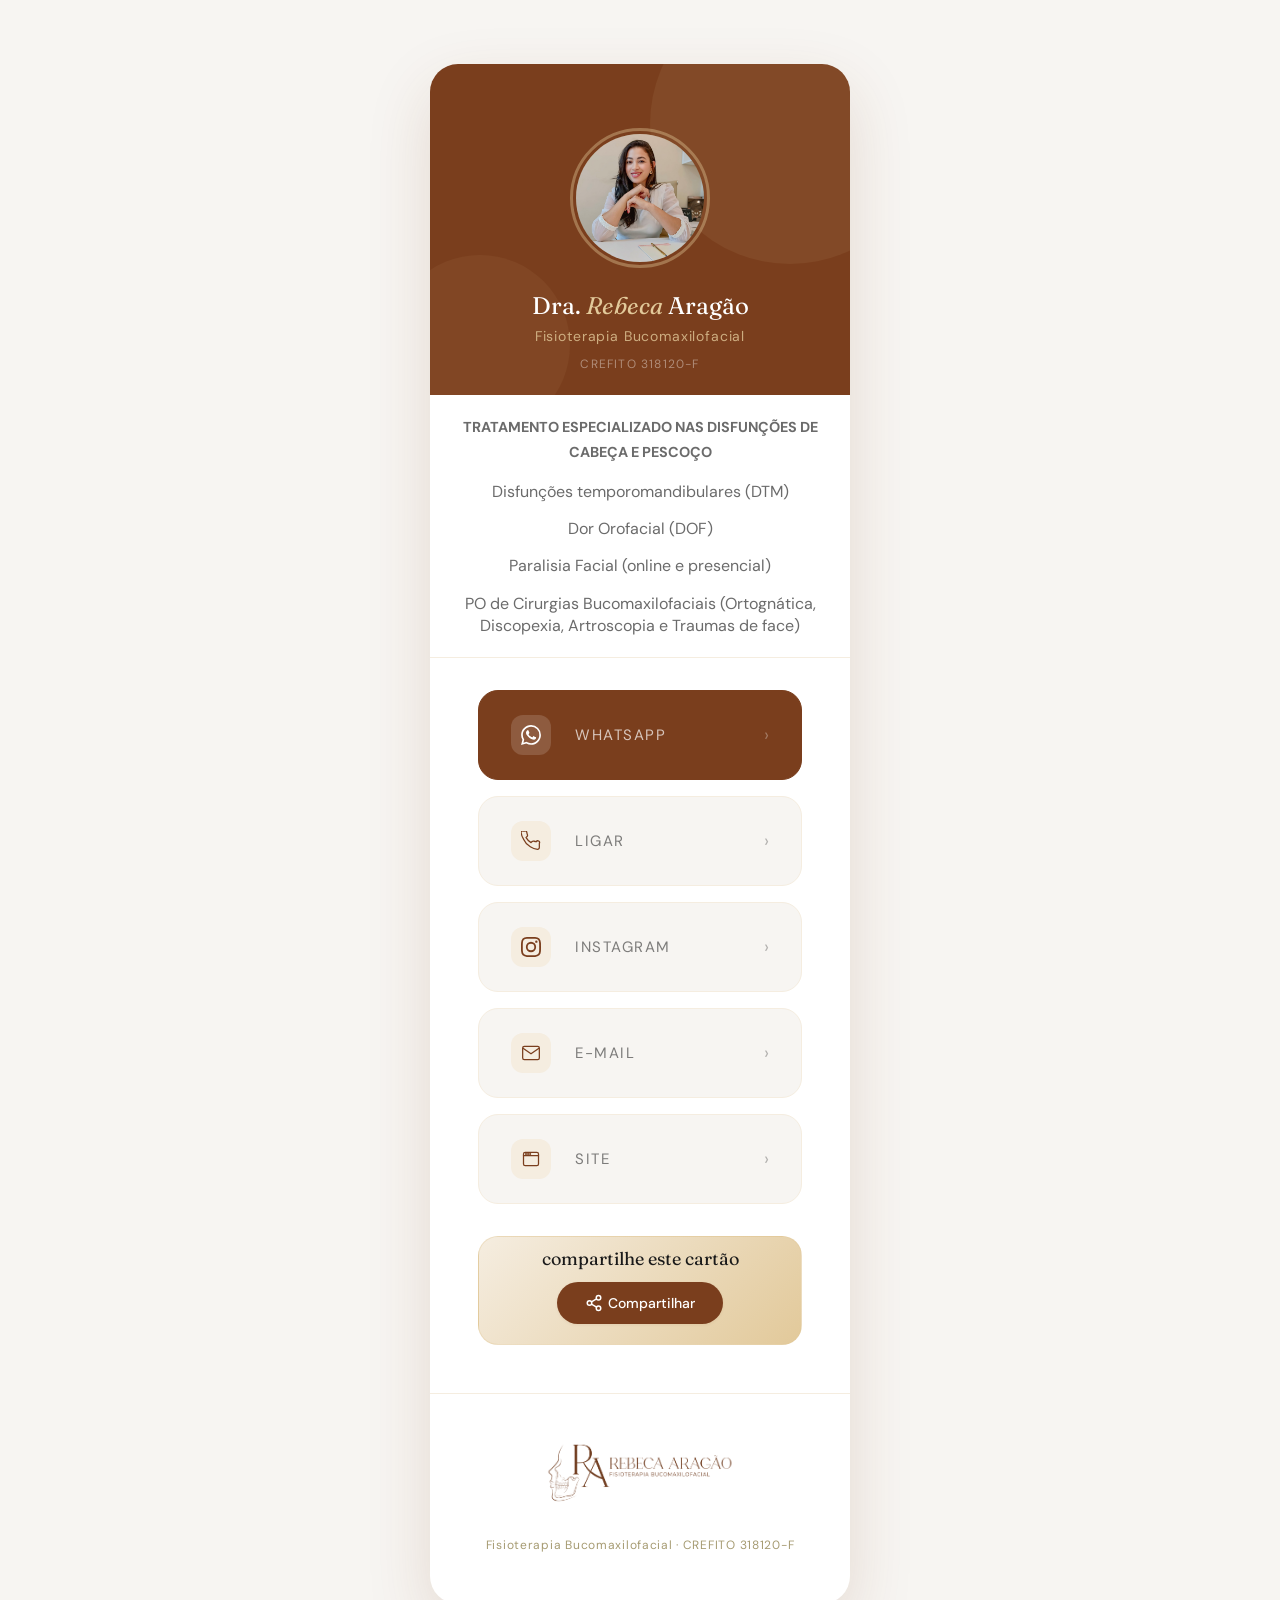
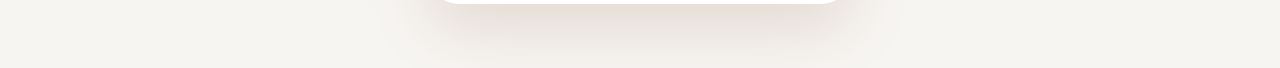
==== commit d1d05d89: "alinhamento itens do cartão de visita 3" ====
--- a/card/index.html
+++ b/card/index.html
@@ -5,8 +5,9 @@
   <meta charset="UTF-8" />
   <meta name="viewport" content="width=device-width, initial-scale=1.0" />
   <title>Cartão de Visita — Dra. Rebeca Aragão</title>
-  
-  <meta name="description" content="Cartão de visita virtual da Dra. Rebeca Aragão, fisioterapeuta especialista em Fisioterapia Bucomaxilofacial." />
+
+  <meta name="description"
+    content="Cartão de visita virtual da Dra. Rebeca Aragão, fisioterapeuta especialista em Fisioterapia Bucomaxilofacial." />
   <link rel="icon" type="image/png" href="/assets/images/logobrancoespesso.png" />
 
   <!-- ==========================================
@@ -16,7 +17,7 @@
   <meta property="og:title" content="Cartão de Visita — Dra. Rebeca Aragão" />
   <meta property="og:description" content="Fisioterapeuta especialista em Fisioterapia Bucomaxilofacial." />
   <meta property="og:url" content="https://rebecaaragao.vercel.app/card" />
-  
+
   <!-- IMAGEM DO WHATSAPP: Link absoluto (com https). Substitua pelo nome do arquivo com fundo -->
   <meta property="og:image" content="https://rebecaaragao.vercel.app/assets/images/logocomfundo.png" />
   <meta property="og:image:width" content="1200" />
@@ -25,7 +26,7 @@
 
   <link rel="preconnect" href="https://fonts.googleapis.com" />
   <link rel="preconnect" href="https://fonts.gstatic.com" crossorigin />
-  <link rel="stylesheet" href="/card/style.css" />
+  <link rel="stylesheet" href="/card/style.css?v=2" />
   <link rel="stylesheet" href="/css/style.css" />
 </head>
 
@@ -44,7 +45,8 @@
 
             <div class="vcard__photo-placeholder">
               <!-- A tag de abertura do SVG estava faltando, adicionei aqui -->
-              <svg viewBox="0 0 24 24" fill="none" stroke="currentColor" stroke-width="2" stroke-linecap="round" stroke-linejoin="round">
+              <svg viewBox="0 0 24 24" fill="none" stroke="currentColor" stroke-width="2" stroke-linecap="round"
+                stroke-linejoin="round">
                 <circle cx="12" cy="8" r="4" />
                 <path d="M4 20c0-4 3.6-7 8-7s8 3 8 7" />
               </svg>
@@ -63,16 +65,19 @@
         <div class="itens">Disfunções temporomandibulares (DTM)</div>
         <div class="itens">⁠Dor Orofacial (DOF)</div>
         <div class="itens">Paralisia Facial (online e presencial)</div>
-        <div class="itens">PO de Cirurgias Bucomaxilofaciais (Ortognática, Discopexia, Artroscopia e Traumas de face)</div>
+        <div class="itens">PO de Cirurgias Bucomaxilofaciais (Ortognática, Discopexia, Artroscopia e Traumas de face)
+        </div>
       </div>
 
       <!-- Ações -->
       <div class="vcard__actions">
 
-        <a href="http://wa.me/5577988199001" target="_blank" rel="noopener noreferrer" class="vcard__btn vcard__btn--primary">
+        <a href="http://wa.me/5577988199001" target="_blank" rel="noopener noreferrer"
+          class="vcard__btn vcard__btn--primary">
           <div class="vcard__btn-icon">
             <svg viewBox="0 0 24 24" fill="white">
-              <path d="M17.472 14.382c-.297-.149-1.758-.867-2.03-.967-.273-.099-.471-.148-.67.15-.197.297-.767.966-.94 1.164-.173.199-.347.223-.644.075-.297-.15-1.255-.463-2.39-1.475-.883-.788-1.48-1.761-1.653-2.059-.173-.297-.018-.458.13-.606.134-.133.298-.347.446-.52.149-.174.198-.298.298-.497.099-.198.05-.371-.025-.52-.075-.149-.669-1.612-.916-2.207-.242-.579-.487-.5-.669-.51-.173-.008-.371-.01-.57-.01-.198 0-.52.074-.792.372-.272.297-1.04 1.016-1.04 2.479 0 1.462 1.065 2.875 1.213 3.074.149.198 2.096 3.2 5.077 4.487.709.306 1.262.489 1.694.625.712.227 1.36.195 1.871.118.571-.085 1.758-.719 2.006-1.413.248-.694.248-1.289.173-1.413-.074-.124-.272-.198-.57-.347m-5.421 7.403h-.004a9.87 9.87 0 01-5.031-1.378l-.361-.214-3.741.982.998-3.648-.235-.374a9.86 9.86 0 01-1.51-5.26c.001-5.45 4.436-9.884 9.888-9.884 2.64 0 5.122 1.03 6.988 2.898a9.825 9.825 0 012.893 6.994c-.003 5.45-4.437 9.884-9.885 9.884m8.413-18.297A11.815 11.815 0 0012.05 0C5.495 0 .16 5.335.157 11.892c0 2.096.547 4.142 1.588 5.945L.057 24l6.305-1.654a11.882 11.882 0 005.683 1.448h.005c6.554 0 11.89-5.335 11.893-11.893a11.821 11.821 0 00-3.48-8.413z" />
+              <path
+                d="M17.472 14.382c-.297-.149-1.758-.867-2.03-.967-.273-.099-.471-.148-.67.15-.197.297-.767.966-.94 1.164-.173.199-.347.223-.644.075-.297-.15-1.255-.463-2.39-1.475-.883-.788-1.48-1.761-1.653-2.059-.173-.297-.018-.458.13-.606.134-.133.298-.347.446-.52.149-.174.198-.298.298-.497.099-.198.05-.371-.025-.52-.075-.149-.669-1.612-.916-2.207-.242-.579-.487-.5-.669-.51-.173-.008-.371-.01-.57-.01-.198 0-.52.074-.792.372-.272.297-1.04 1.016-1.04 2.479 0 1.462 1.065 2.875 1.213 3.074.149.198 2.096 3.2 5.077 4.487.709.306 1.262.489 1.694.625.712.227 1.36.195 1.871.118.571-.085 1.758-.719 2.006-1.413.248-.694.248-1.289.173-1.413-.074-.124-.272-.198-.57-.347m-5.421 7.403h-.004a9.87 9.87 0 01-5.031-1.378l-.361-.214-3.741.982.998-3.648-.235-.374a9.86 9.86 0 01-1.51-5.26c.001-5.45 4.436-9.884 9.888-9.884 2.64 0 5.122 1.03 6.988 2.898a9.825 9.825 0 012.893 6.994c-.003 5.45-4.437 9.884-9.885 9.884m8.413-18.297A11.815 11.815 0 0012.05 0C5.495 0 .16 5.335.157 11.892c0 2.096.547 4.142 1.588 5.945L.057 24l6.305-1.654a11.882 11.882 0 005.683 1.448h.005c6.554 0 11.89-5.335 11.893-11.893a11.821 11.821 0 00-3.48-8.413z" />
             </svg>
           </div>
           <div class="vcard__btn-text">
@@ -84,7 +89,8 @@
         <a href="tel:77988199001" class="vcard__btn">
           <div class="vcard__btn-icon">
             <svg viewBox="0 0 24 24" fill="none" stroke="currentColor" stroke-width="1.5">
-              <path d="M22 16.92v3a2 2 0 01-2.18 2 19.79 19.79 0 01-8.63-3.07A19.5 19.5 0 013.07 9.81 19.79 19.79 0 01.01 1.18 2 2 0 012 0h3a2 2 0 012 1.72c.127.96.361 1.903.7 2.81a2 2 0 01-.45 2.11L6.09 7.91a16 16 0 006 6l1.27-1.27a2 2 0 012.11-.45c.907.339 1.85.573 2.81.7A2 2 0 0122 14.92v2z" />
+              <path
+                d="M22 16.92v3a2 2 0 01-2.18 2 19.79 19.79 0 01-8.63-3.07A19.5 19.5 0 013.07 9.81 19.79 19.79 0 01.01 1.18 2 2 0 012 0h3a2 2 0 012 1.72c.127.96.361 1.903.7 2.81a2 2 0 01-.45 2.11L6.09 7.91a16 16 0 006 6l1.27-1.27a2 2 0 012.11-.45c.907.339 1.85.573 2.81.7A2 2 0 0122 14.92v2z" />
             </svg>
           </div>
           <div class="vcard__btn-text">
@@ -96,7 +102,8 @@
         <a href="https://instagram.com/fisio_rebecaaragao" target="_blank" rel="noopener noreferrer" class="vcard__btn">
           <div class="vcard__btn-icon">
             <svg viewBox="0 0 24 24" fill="currentColor">
-              <path d="M12 2.163c3.204 0 3.584.012 4.85.07 3.252.148 4.771 1.691 4.919 4.919.058 1.265.069 1.645.069 4.849 0 3.205-.012 3.584-.069 4.849-.149 3.225-1.664 4.771-4.919 4.919-1.266.058-1.644.07-4.85.07-3.204 0-3.584-.012-4.849-.07-3.26-.149-4.771-1.699-4.919-4.92-.058-1.265-.07-1.644-.07-4.849 0-3.204.013-3.583.07-4.849.149-3.227 1.664-4.771 4.919-4.919 1.266-.057 1.645-.069 4.849-.069zM12 0C8.741 0 8.333.014 7.053.072 2.695.272.273 2.69.073 7.052.014 8.333 0 8.741 0 12c0 3.259.014 3.668.072 4.948.2 4.358 2.618 6.78 6.98 6.98C8.333 23.986 8.741 24 12 24c3.259 0 3.668-.014 4.948-.072 4.354-.2 6.782-2.618 6.979-6.98.059-1.28.073-1.689.073-4.948 0-3.259-.014-3.667-.072-4.947-.196-4.354-2.617-6.78-6.979-6.98C15.668.014 15.259 0 12 0zm0 5.838a6.162 6.162 0 100 12.324 6.162 6.162 0 000-12.324zM12 16a4 4 0 110-8 4 4 0 010 8zm6.406-11.845a1.44 1.44 0 100 2.881 1.44 1.44 0 000-2.881z" />
+              <path
+                d="M12 2.163c3.204 0 3.584.012 4.85.07 3.252.148 4.771 1.691 4.919 4.919.058 1.265.069 1.645.069 4.849 0 3.205-.012 3.584-.069 4.849-.149 3.225-1.664 4.771-4.919 4.919-1.266.058-1.644.07-4.85.07-3.204 0-3.584-.012-4.849-.07-3.26-.149-4.771-1.699-4.919-4.92-.058-1.265-.07-1.644-.07-4.849 0-3.204.013-3.583.07-4.849.149-3.227 1.664-4.771 4.919-4.919 1.266-.057 1.645-.069 4.849-.069zM12 0C8.741 0 8.333.014 7.053.072 2.695.272.273 2.69.073 7.052.014 8.333 0 8.741 0 12c0 3.259.014 3.668.072 4.948.2 4.358 2.618 6.78 6.98 6.98C8.333 23.986 8.741 24 12 24c3.259 0 3.668-.014 4.948-.072 4.354-.2 6.782-2.618 6.979-6.98.059-1.28.073-1.689.073-4.948 0-3.259-.014-3.667-.072-4.947-.196-4.354-2.617-6.78-6.979-6.98C15.668.014 15.259 0 12 0zm0 5.838a6.162 6.162 0 100 12.324 6.162 6.162 0 000-12.324zM12 16a4 4 0 110-8 4 4 0 010 8zm6.406-11.845a1.44 1.44 0 100 2.881 1.44 1.44 0 000-2.881z" />
             </svg>
           </div>
           <div class="vcard__btn-text">
@@ -105,7 +112,8 @@
           <span class="vcard__btn-arrow">›</span>
         </a>
 
-        <a href="mailto:rebecaaragao.fisio@gmail.com?subject=Gostaria%20de%20saber%20mais%20sobre%20a%20fisioterapia%20bucomaxilofacial&body=Olá,%20Rebeca!%0A%0ATenho%20interesse%20em%20conhecer%20mais%20sobre%20o%20tratamento%20de%20fisioterapia%20bucomaxilofacial.%20Gostaria%20de%20entender%20como%20funciona%20o%20tratamento,%20quais%20são%20as%20indicações%20e%20como%20posso%20agendar%20uma%20avaliação.%0A%0AFico%20no%20aguardo!" class="vcard__btn">
+        <a href="mailto:rebecaaragao.fisio@gmail.com?subject=Gostaria%20de%20saber%20mais%20sobre%20a%20fisioterapia%20bucomaxilofacial&body=Olá,%20Rebeca!%0A%0ATenho%20interesse%20em%20conhecer%20mais%20sobre%20o%20tratamento%20de%20fisioterapia%20bucomaxilofacial.%20Gostaria%20de%20entender%20como%20funciona%20o%20tratamento,%20quais%20são%20as%20indicações%20e%20como%20posso%20agendar%20uma%20avaliação.%0A%0AFico%20no%20aguardo!"
+          class="vcard__btn">
           <div class="vcard__btn-icon">
             <svg viewBox="0 0 24 24" fill="none" stroke="currentColor" stroke-width="1.5">
               <path d="M4 4h16c1.1 0 2 .9 2 2v12c0 1.1-.9 2-2 2H4c-1.1 0-2-.9-2-2V6c0-1.1.9-2 2-2z" />
@@ -120,7 +128,8 @@
 
         <a href="/" class="vcard__btn">
           <div class="vcard__btn-icon">
-            <svg viewBox="0 0 24 24" fill="none" stroke="currentColor" stroke-width="1.5" stroke-linecap="round" stroke-linejoin="round">
+            <svg viewBox="0 0 24 24" fill="none" stroke="currentColor" stroke-width="1.5" stroke-linecap="round"
+              stroke-linejoin="round">
               <rect x="3" y="4" width="18" height="16" rx="2" />
               <path d="M3 8h18" />
               <circle cx="6" cy="6" r="0.5" fill="currentColor" />
@@ -212,4 +221,5 @@
   </script>
 
 </body>
+
 </html>
--- a/card/style.css
+++ b/card/style.css
@@ -1,324 +1,327 @@
- /* ---- Layout da página ---- */
-    .card-page {
-      min-height: 100svh;
-      background: var(--cinza-claro);
-      display: flex;
-      flex-direction: column;
-      align-items: center;
-      justify-content: flex-start;
-      padding: var(--space-2xl) var(--space-md);
-    }
-
-    .card-back {
-      display: inline-flex;
-      align-items: center;
-      gap: 6px;
-      font-size: var(--text-sm);
-      color: var(--marrom-medio);
-      margin-bottom: var(--space-xl);
-      transition: color var(--transition-fast);
-      align-self: flex-start;
-    }
-
-    .card-back:hover {
-      color: var(--marrom);
-    }
-
-    .card-back svg {
-      width: 16px;
-      height: 16px;
-    }
-
-    /* ---- Card principal ---- */
-    .vcard {
-      width: 100%;
-      max-width: 420px;
-      background: var(--branco);
-      border-radius: 28px;
-      overflow: hidden;
-      box-shadow: var(--shadow-xl);
-    }
-
-    /* Cabeçalho com foto */
-    .vcard__header {
-      background: var(--marrom);
-      position: relative;
-      padding: var(--space-2xl) var(--space-xl) 20px;
-      text-align: center;
-      overflow: hidden;
-    }
-
-    .vcard__header::before {
-      content: '';
-      position: absolute;
-      top: -80px;
-      right: -80px;
-      width: 280px;
-      height: 280px;
-      border-radius: 50%;
-      background: rgba(226, 201, 154, .08);
-    }
-
-    .vcard__header::after {
-      content: '';
-      position: absolute;
-      bottom: -40px;
-      left: -40px;
-      width: 180px;
-      height: 180px;
-      border-radius: 50%;
-      background: rgba(226, 201, 154, .06);
-    }
-
-    .vcard__photo-ring {
-      width: 140px;
-      height: 140px;
-      border-radius: 50%;
-      border: 3px solid rgba(226, 201, 154, .4);
-      padding: 3px;
-      margin: 0 auto var(--space-md);
-      position: relative;
-      z-index: 1;
-    }
-
-    .vcard__photo {
-      width: 100%;
-      height: 100%;
-      border-radius: 50%;
-      background: var(--marrom-medio);
-      object-fit: cover;
-      object-position: 20% 40%;
-    }
-
-    .vcard__photo-placeholder {
-      width: 100%;
-      height: 100%;
-      display: flex;
-      align-items: center;
-      justify-content: center;
-      color: rgba(255, 255, 255, .3);
-    }
-
-    .vcard__photo-placeholder svg {
-      width: 48px;
-      height: 48px;
-    }
-
-    .vcard__name {
-      font-family: var(--font-titulo);
-      font-size: var(--text-2xl);
-      font-weight: 400;
-      color: var(--branco);
-      margin-bottom: 4px;
-      position: relative;
-      z-index: 1;
-    }
-
-    .vcard__name em {
-      font-style: italic;
-      color: var(--bege);
-    }
-
-    .vcard__spec {
-      font-size: var(--text-sm);
-      color: rgba(226, 201, 154, .8);
-      letter-spacing: .06em;
-      position: relative;
-      z-index: 1;
-      margin-bottom: 6px;
-    }
-
-    .vcard__crefito {
-      font-size: var(--text-xs);
-      color: rgba(255, 255, 255, .4);
-      letter-spacing: .1em;
-      position: relative;
-      z-index: 1;
-    }
-
-    /* Bio */
-    .vcard__bio {
-      display: flex;
-      flex-direction: column;
-      gap: 15px;
-      align-items: center;
-      justify-content: center;
-      padding: 20px;
-      border-bottom: 1px solid var(--bege-claro);
-    }
-
-    .vcard__bio p {
-      text-align: center;
-      font-weight: bold;
-      text-transform: uppercase;
-      font-size: 0.9rem;
-    }
-
-    #itens {
-      font-size: 1rem;
-      color: var(--cinza-texto);
-      text-align: center;
-    }
-
-    /* Ações de contato */
-    .vcard__actions {
-      padding: var(--space-lg) var(--space-xl);
-      display: flex;
-      flex-direction: column;
-      gap: var(--space-sm);
-    }
-
-    .vcard__btn {
-      display: flex;
-      align-items: center;
-      gap: var(--space-md);
-      padding: var(--space-md) var(--space-lg);
-      border-radius: var(--radius-lg);
-      border: 1px solid var(--bege-claro);
-      background: var(--cinza-claro);
-      transition: all var(--transition-normal);
-      cursor: pointer;
-      text-decoration: none;
-      color: var(--preto-suave);
-      width: 100%;
-    }
-
-    .vcard__btn:hover {
-      background: var(--bege-claro);
-      border-color: var(--bege);
-      transform: translateY(-1px);
-      box-shadow: var(--shadow-sm);
-    }
-
-    .vcard__btn--primary {
-      background: var(--marrom);
-      border-color: var(--marrom);
-      color: var(--branco);
-    }
-
-    .vcard__btn--primary:hover {
-      background: var(--marrom-medio);
-      border-color: var(--marrom-medio);
-    }
-
-    .vcard__btn-icon {
-      width: 40px;
-      height: 40px;
-      border-radius: var(--radius-md);
-      display: flex;
-      align-items: center;
-      justify-content: center;
-      flex-shrink: 0;
-      background: rgba(255, 255, 255, .15);
-    }
-
-    .vcard__btn--primary .vcard__btn-icon {
-      background: rgba(255, 255, 255, .15);
-    }
-
-    .vcard__btn:not(.vcard__btn--primary) .vcard__btn-icon {
-      background: var(--bege-claro);
-      color: var(--marrom);
-    }
-
-    .vcard__btn-icon svg {
-      width: 20px;
-      height: 20px;
-    }
-
-    .vcard__btn-text {
-      flex: 1;
-      text-align: left;
-    }
-
-    .vcard__btn-label {
-      font-size: 15px;
-      text-align: center;
-      text-transform: uppercase;
-      letter-spacing: .1em;
-      opacity: .55;
-      display: block;
-      margin-bottom: 1px;
-    }
-
-    .vcard__btn--primary .vcard__btn-label {
-      opacity: .7;
-    }
-
-    .vcard__btn-value {
-      font-size: var(--text-sm);
-      font-weight: 500;
-    }
-
-    .vcard__btn-arrow {
-      opacity: .3;
-      font-size: var(--text-lg);
-      line-height: 1;
-    }
-
-    /* Seção compartilhar */
-    .vcard__share {
-      margin: 0 var(--space-xl) var(--space-xl);
-      background: linear-gradient(135deg, var(--bege-claro), var(--bege));
-      border-radius: var(--radius-lg);
-      padding: none;
-      text-align: center;
-      border: 1px solid rgba(226, 201, 154, .4);
-    }
-
-    .vcard__share-title {
-      font-family: var(--font-titulo);
-      font-size: var(--text-lg);
-      font-weight: 400;
-      color: var(--preto-suave);
-      margin: 12px;
-    }
-
-    .vcard__share-btn {
-      background: var(--marrom);
-      color: var(--branco);
-      border: none;
-      border-radius: var(--radius-full);
-      padding: .75rem 1.75rem;
-      font-family: var(--font-texto);
-      font-size: var(--text-sm);
-      font-weight: 500;
-      cursor: pointer;
-      display: inline-flex;
-      align-items: center;
-      transition: all var(--transition-normal);
-      box-shadow: var(--shadow-sm);
-      margin-bottom: 20px;
-      gap: 5px;
-    }
-
-    .vcard__share-btn:hover {
-      background: var(--marrom-medio);
-      transform: translateY(-1px);
-    }
-
-    .vcard__share-btn svg {
-      width: 18px;
-      height: 18px;
-    }
-
-
-    /* Rodapé do card */
-    .vcard__footer {
-      text-align: center;
-      padding: var(--space-md) var(--space-xl) var(--space-xl);
-      border-top: 1px solid var(--bege-claro);
-    }
-
-    .vcard__footer p {
-      font-size: var(--text-xs);
-      color: var(--oliva);
-      letter-spacing: .06em;
-    }
-
-    .vcard__logo {
-      width: 200px; /* Tamanho delicado para o cartão */
-      height: auto;
-      margin: 0 auto 12px auto;
-      display: block;
-    }+/* ---- Layout da página ---- */
+.card-page {
+  min-height: 100svh;
+  background: var(--cinza-claro);
+  display: flex;
+  flex-direction: column;
+  align-items: center;
+  justify-content: flex-start;
+  padding: var(--space-2xl) var(--space-md);
+}
+
+.card-back {
+  display: inline-flex;
+  align-items: center;
+  gap: 6px;
+  font-size: var(--text-sm);
+  color: var(--marrom-medio);
+  margin-bottom: var(--space-xl);
+  transition: color var(--transition-fast);
+  align-self: flex-start;
+}
+
+.card-back:hover {
+  color: var(--marrom);
+}
+
+.card-back svg {
+  width: 16px;
+  height: 16px;
+}
+
+/* ---- Card principal ---- */
+.vcard {
+  width: 100%;
+  max-width: 420px;
+  background: var(--branco);
+  border-radius: 28px;
+  overflow: hidden;
+  box-shadow: var(--shadow-xl);
+}
+
+/* Cabeçalho com foto */
+.vcard__header {
+  background: var(--marrom);
+  position: relative;
+  padding: var(--space-2xl) var(--space-xl) 20px;
+  text-align: center;
+  overflow: hidden;
+}
+
+.vcard__header::before {
+  content: '';
+  position: absolute;
+  top: -80px;
+  right: -80px;
+  width: 280px;
+  height: 280px;
+  border-radius: 50%;
+  background: rgba(226, 201, 154, .08);
+}
+
+.vcard__header::after {
+  content: '';
+  position: absolute;
+  bottom: -40px;
+  left: -40px;
+  width: 180px;
+  height: 180px;
+  border-radius: 50%;
+  background: rgba(226, 201, 154, .06);
+}
+
+.vcard__photo-ring {
+  width: 140px;
+  height: 140px;
+  border-radius: 50%;
+  border: 3px solid rgba(226, 201, 154, .4);
+  padding: 3px;
+  margin: 0 auto var(--space-md);
+  position: relative;
+  z-index: 1;
+}
+
+/* CORREÇÃO DO CONFLITO ENTRE DIV E IMG DA FOTO */
+div.vcard__photo {
+  width: 100%;
+  height: 100%;
+  border-radius: 50%;
+  background: var(--marrom-medio);
+  position: relative;
+  overflow: hidden;
+}
+
+img.vcard__photo {
+  width: 100%;
+  height: 100%;
+  object-fit: cover;
+  object-position: 20% 40%;
+  position: absolute;
+  top: 0;
+  left: 0;
+  z-index: 2;
+}
+
+.vcard__photo-placeholder {
+  display: none; /* Esconde o ícone vazio definitivamente */
+}
+
+.vcard__name {
+  font-family: var(--font-titulo);
+  font-size: var(--text-2xl);
+  font-weight: 400;
+  color: var(--branco);
+  margin-bottom: 4px;
+  position: relative;
+  z-index: 1;
+}
+
+.vcard__name em {
+  font-style: italic;
+  color: var(--bege);
+}
+
+.vcard__spec {
+  font-size: var(--text-sm);
+  color: rgba(226, 201, 154, .8);
+  letter-spacing: .06em;
+  position: relative;
+  z-index: 1;
+  margin-bottom: 6px;
+}
+
+.vcard__crefito {
+  font-size: var(--text-xs);
+  color: rgba(255, 255, 255, .4);
+  letter-spacing: .1em;
+  position: relative;
+  z-index: 1;
+}
+
+/* Bio */
+.vcard__bio {
+  display: flex;
+  flex-direction: column;
+  gap: 15px;
+  align-items: center;
+  justify-content: center;
+  padding: 20px;
+  border-bottom: 1px solid var(--bege-claro);
+}
+
+.vcard__bio p {
+  text-align: center;
+  font-weight: bold;
+  text-transform: uppercase;
+  font-size: 0.9rem;
+}
+
+.itens {
+  font-size: 1rem;
+  color: var(--cinza-texto);
+  text-align: center;
+  line-height: 1.4;
+}
+
+/* Ações de contato */
+.vcard__actions {
+  padding: var(--space-lg) var(--space-xl);
+  display: flex;
+  flex-direction: column;
+  gap: var(--space-sm);
+}
+
+.vcard__btn {
+  display: flex;
+  align-items: center;
+  gap: var(--space-md);
+  padding: var(--space-md) var(--space-lg);
+  border-radius: var(--radius-lg);
+  border: 1px solid var(--bege-claro);
+  background: var(--cinza-claro);
+  transition: all var(--transition-normal);
+  cursor: pointer;
+  text-decoration: none;
+  color: var(--preto-suave);
+  width: 100%;
+}
+
+.vcard__btn:hover {
+  background: var(--bege-claro);
+  border-color: var(--bege);
+  transform: translateY(-1px);
+  box-shadow: var(--shadow-sm);
+}
+
+.vcard__btn--primary {
+  background: var(--marrom);
+  border-color: var(--marrom);
+  color: var(--branco);
+}
+
+.vcard__btn--primary:hover {
+  background: var(--marrom-medio);
+  border-color: var(--marrom-medio);
+}
+
+.vcard__btn-icon {
+  width: 40px;
+  height: 40px;
+  border-radius: var(--radius-md);
+  display: flex;
+  align-items: center;
+  justify-content: center;
+  flex-shrink: 0;
+  background: rgba(255, 255, 255, .15);
+}
+
+.vcard__btn--primary .vcard__btn-icon {
+  background: rgba(255, 255, 255, .15);
+}
+
+.vcard__btn:not(.vcard__btn--primary) .vcard__btn-icon {
+  background: var(--bege-claro);
+  color: var(--marrom);
+}
+
+.vcard__btn-icon svg {
+  width: 20px;
+  height: 20px;
+}
+
+.vcard__btn-text {
+  flex: 1;
+  text-align: left;
+}
+
+/* CORREÇÃO DE ALINHAMENTO DO BOTÃO "SITE" */
+.vcard__btn-label {
+  font-size: 15px;
+  text-align: left;
+  text-transform: uppercase;
+  letter-spacing: .1em;
+  opacity: .55;
+  display: block;
+  margin-bottom: 1px;
+}
+
+.vcard__btn--primary .vcard__btn-label {
+  opacity: .7;
+}
+
+.vcard__btn-value {
+  font-size: var(--text-sm);
+  font-weight: 500;
+}
+
+.vcard__btn-arrow {
+  opacity: .3;
+  font-size: var(--text-lg);
+  line-height: 1;
+}
+
+/* Seção compartilhar */
+.vcard__share {
+  margin: 0 var(--space-xl) var(--space-xl);
+  background: linear-gradient(135deg, var(--bege-claro), var(--bege));
+  border-radius: var(--radius-lg);
+  padding: 0;
+  text-align: center;
+  border: 1px solid rgba(226, 201, 154, .4);
+}
+
+.vcard__share-title {
+  font-family: var(--font-titulo);
+  font-size: var(--text-lg);
+  font-weight: 400;
+  color: var(--preto-suave);
+  margin: 12px;
+}
+
+.vcard__share-btn {
+  background: var(--marrom);
+  color: var(--branco);
+  border: none;
+  border-radius: var(--radius-full);
+  padding: .75rem 1.75rem;
+  font-family: var(--font-texto);
+  font-size: var(--text-sm);
+  font-weight: 500;
+  cursor: pointer;
+  display: inline-flex;
+  align-items: center;
+  transition: all var(--transition-normal);
+  box-shadow: var(--shadow-sm);
+  margin-bottom: 20px;
+  gap: 5px;
+}
+
+.vcard__share-btn:hover {
+  background: var(--marrom-medio);
+  transform: translateY(-1px);
+}
+
+.vcard__share-btn svg {
+  width: 18px;
+  height: 18px;
+}
+
+/* Rodapé do card */
+.vcard__footer {
+  text-align: center;
+  padding: var(--space-md) var(--space-xl) var(--space-xl);
+  border-top: 1px solid var(--bege-claro);
+}
+
+.vcard__footer p {
+  font-size: var(--text-xs);
+  color: var(--oliva);
+  letter-spacing: .06em;
+}
+
+.vcard__logo {
+  width: 200px;
+  height: auto;
+  margin: 0 auto 12px auto;
+  display: block;
+}
